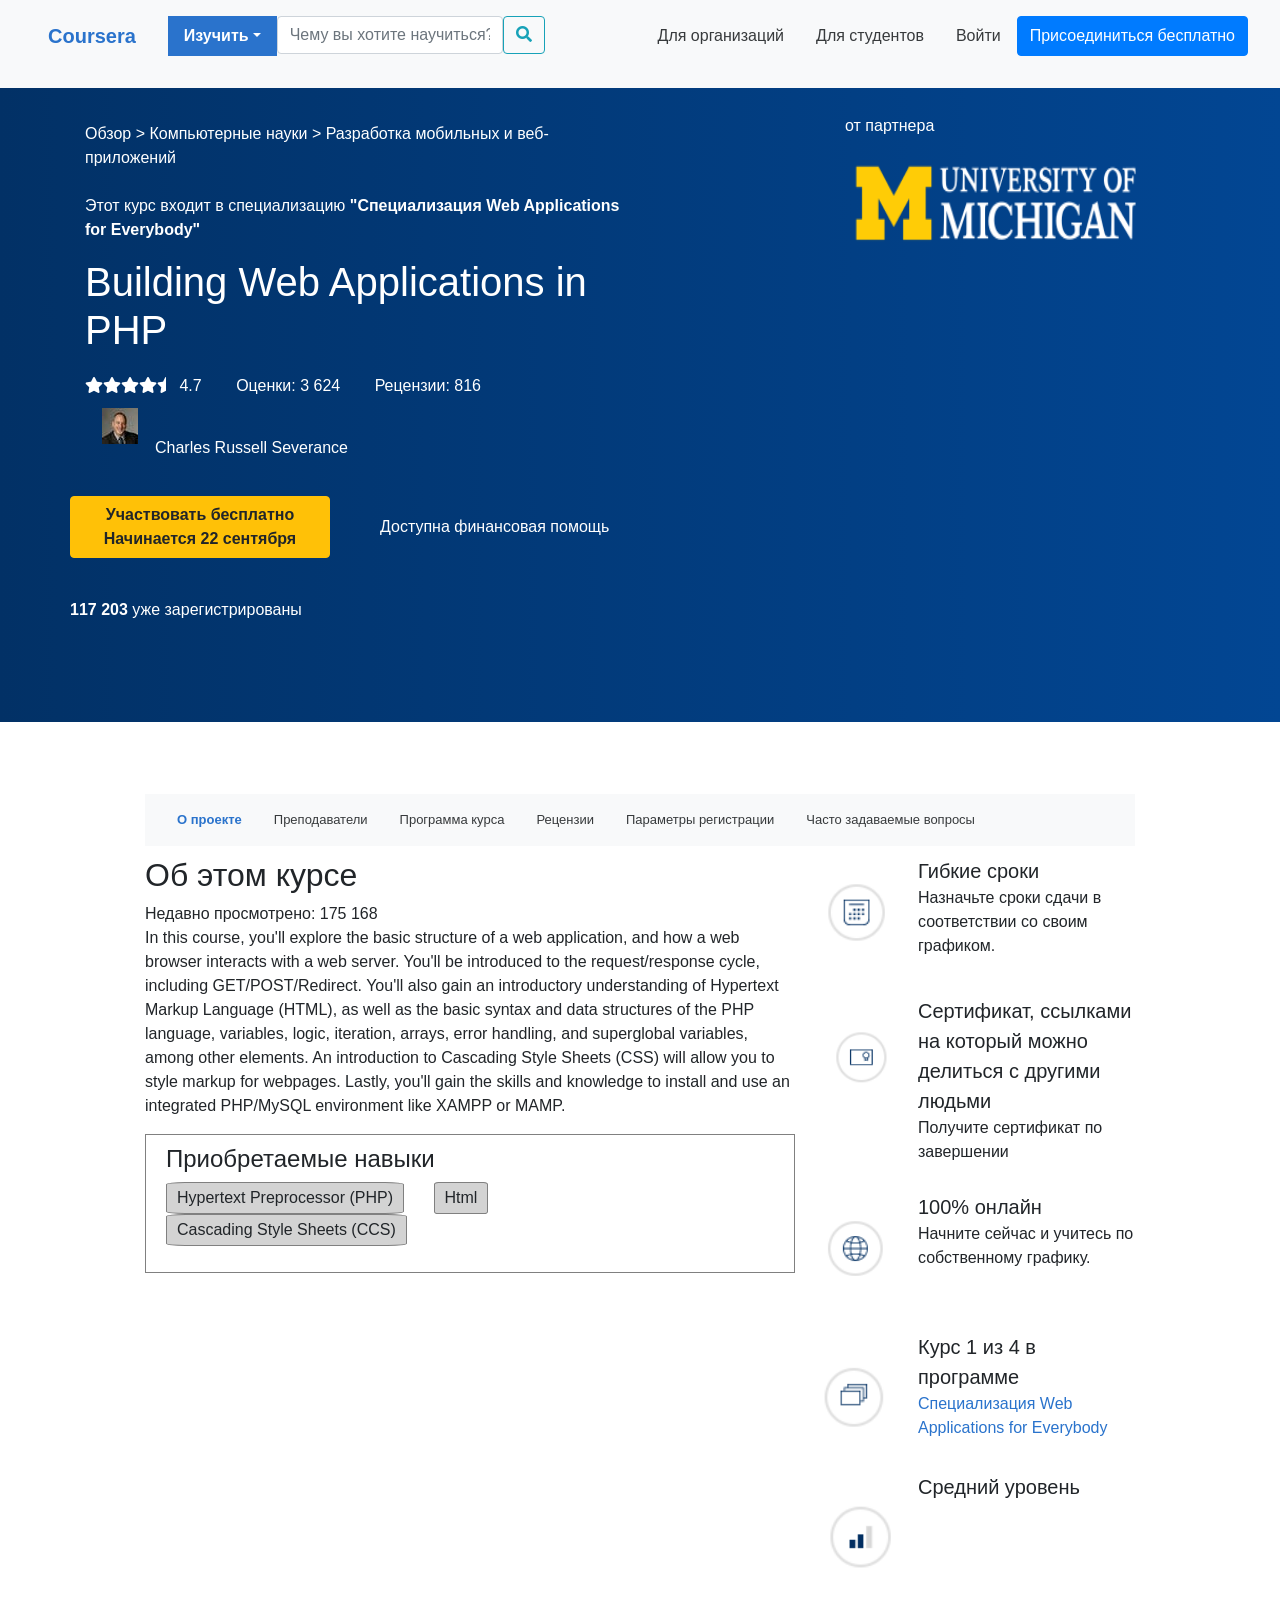
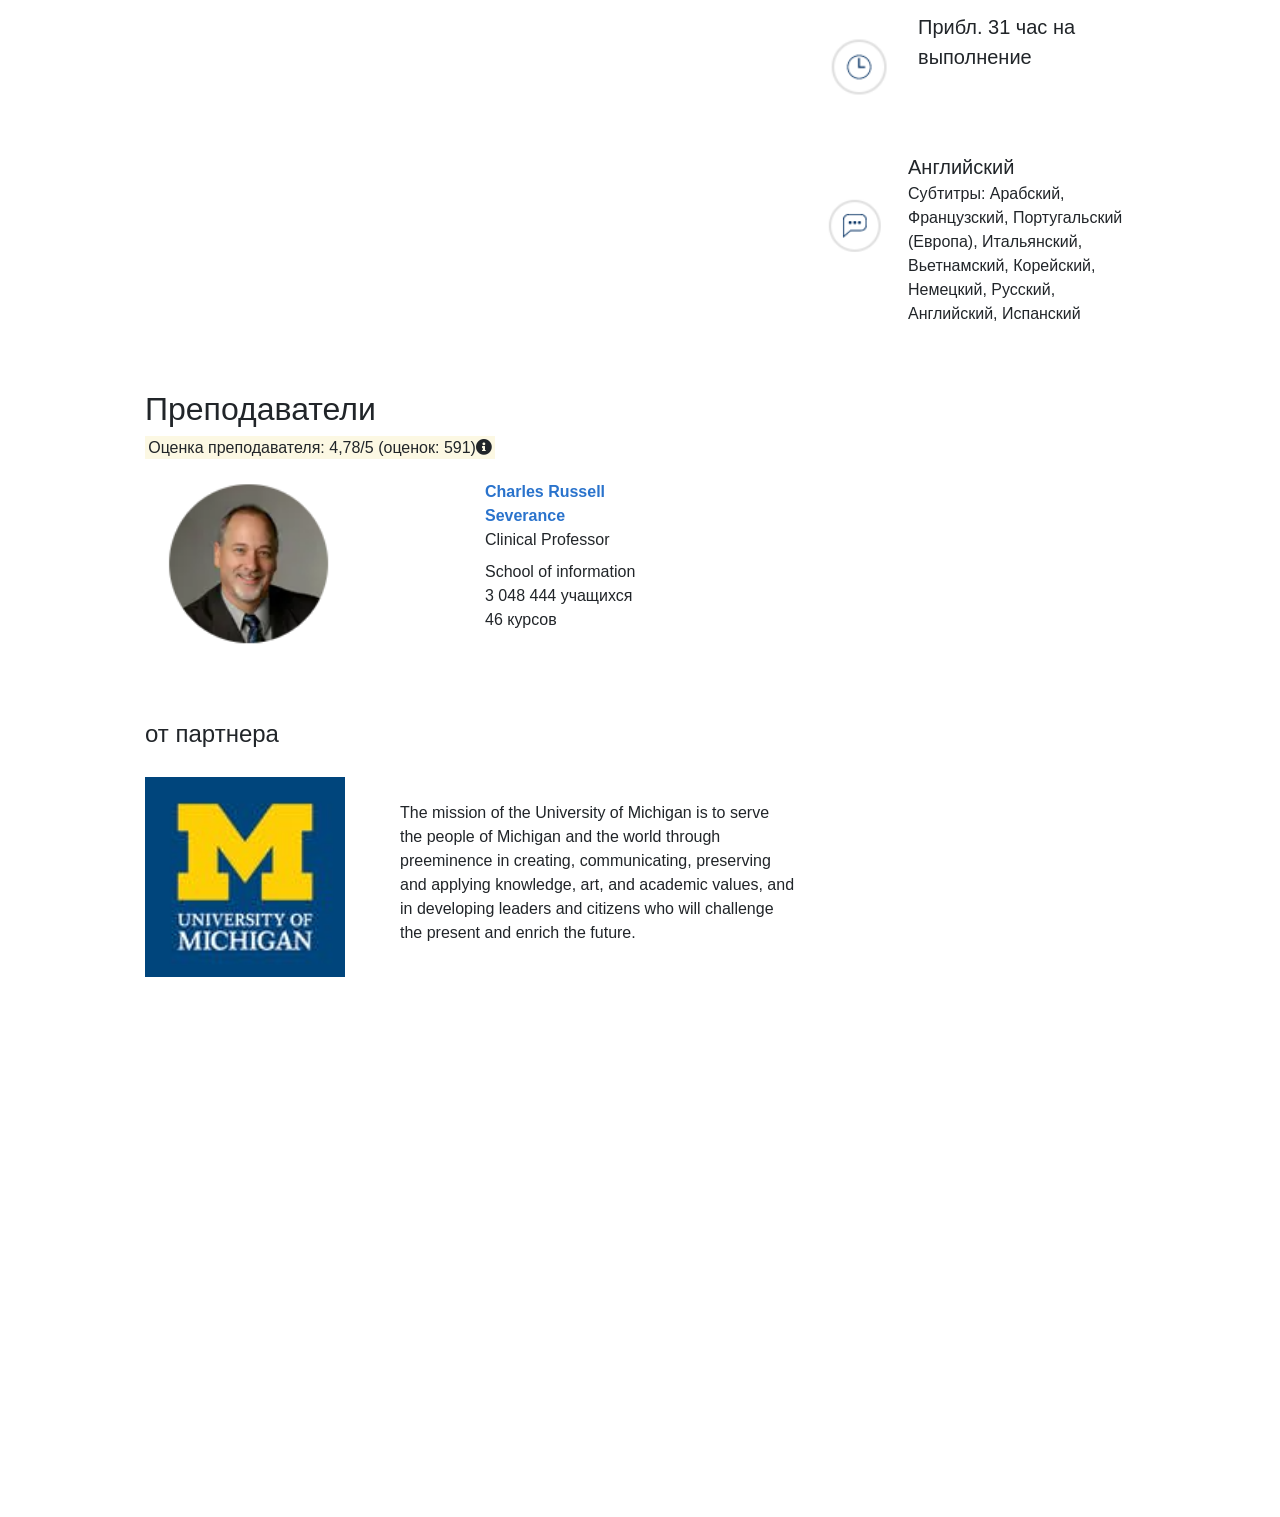
==== index.html @ a70bf910 "Add files via upload" ====
<!doctype html>
<html lang="en">
<head>
    <!-- Required meta tags -->
    <meta charset="utf-8">
    <meta name="viewport" content="width=device-width, initial-scale=1, shrink-to-fit=no">
    <link rel="stylesheet" href="https://use.fontawesome.com/releases/v5.7.1/css/all.css">

    <!-- Bootstrap CSS -->
    <link rel="stylesheet" href="https://maxcdn.bootstrapcdn.com/bootstrap/4.0.0/css/bootstrap.min.css" integrity="sha384-Gn5384xqQ1aoWXA+058RXPxPg6fy4IWvTNh0E263XmFcJlSAwiGgFAW/dAiS6JXm" crossorigin="anonymous">

    <title>Building Web Applications in PHP | Coursera</title>
    <link rel="stylesheet"href="style.css">
</head>
<body>
    <!--<nav class = "navbar navbar-expand-lg navbar-light fixed-top justify-content-around">
        <a class = "navbar-brand" href = "#" >
            <img src = "images/cat.gif"  class = "d-inline-block menugif" width = "70" height = "70">
        </a>
    </nav>-->
    <nav class="navbar navbar-expand-lg navbar-light bg-light fixed-top">
        <button class="navbar-toggler" type="button" data-toggle="collapse" data-target="#navbarNavDropdown" aria-controls="navbarNavDropdown" aria-expanded="false" aria-label="Toggle navigation">
            <span class="navbar-toggler-icon"></span>
        </button>
        <a class="d-md-none nav-link navbar-brand nav-item active logo" href="#">Coursera</a>
        <button class = "d-md-none" type="button" data-toggle="collapse" data-target="#navbarSearch" aria-controls="navbarSearch" aria-expanded="false" aria-label="Toggle navigation"><i class="fa fa-search" aria-hidden="true"></i></button>
        

        <div class="collapse navbar-collapse navbar justify-content-between" id="navbarNavDropdown">
            <ul class = "d-flex">
                <li class="nav-item active">
                    <a class="nav-link navbar-brand" href="#">Coursera</a>
                </li>
                <li class="nav-item dropdown">
                    <a class="nav-link dropdown-toggle" href="#" id="navbarDropdownMenuLink" data-toggle="dropdown" aria-haspopup="true" aria-expanded="false">Изучить</a>
                    <div class="dropdown-menu" aria-labelledby="navbarDropdownMenuLink ">
                        <p class = "text-left dropdown-item">Цели</p>
                        <a class="dropdown-item" href="#">Пройти бесплатный курс</a>
                        <a class="dropdown-item" href="#">Получите диплом</a>
                        <a class="dropdown-item" href="#">Получите сертификат</a>
                        <a class="dropdown-item" href="#">Начните карьеру или продвиньтесь по карьерной лестнице</a> 
                        <p class = "text-left dropdown-item">Темы</p>
                        <a class="dropdown-item" href="#">Наука о данных</a>
                        <a class="dropdown-item" href="#">Бизнес</a>
                        <a class="dropdown-item" href="#">Компьютерные науки</a>
                        <a class="dropdown-item" href="#">Информационные технологии</a> 
                        <a class="dropdown-item" href="#">Изучение языков</a>
                        <a class="dropdown-item" href="#">Здоровье</a>
                        <a class="dropdown-item" href = "#"><span style = "border:1px solid #2a73cc; padding:3px 5px; color:#2a73cc;">Посмотреть все предметы</span></a>
                    </div>
                </li>
                <li class="nav-item" id = "navbarSearch">
                    <form class="form-inline ">
                        <input class="form-control" type="text" placeholder="Чему вы хотите научиться?">
                        <button class="btn btn-outline-info" type="submit"><i class="fa fa-search" aria-hidden="true"></i></button>
                    </form>
                </li>
            </ul>
                 <ul class="d-flex">
                         <li class="nav-item">
                            <a class="nav-link" href="#">Для организаций</a>
                         </li>
                         <li class="nav-item">
                            <a class="nav-link" href="#">Для студентов</a>
                         </li>
                         <li class="nav-item" id = "entry">
                            <a class="nav-link" href="#">Войти</a>
                         </li>
                         <button type="button" class="btn btn-primary">Присоединиться бесплатно</button>
                    </ul>
            
        </div>

    </nav>





<!--Jumbotron-->
    <div class="jumbotron jumbotron-fluid">
      <div class="container">
        <div class="row justify-content-between">
            <div class="col-md-6">
                <p class="py-2"> <a href="#">Обзор</a> >  <a href="#">Компьютерные науки</a> > <a href="#">Разработка мобильных и веб-приложений</a> </p>
                <p>Этот курс входит в специализацию <a href = "#" style = "font-weight: bold;">"Специализация Web Applications for Everybody"</a></p>
                <h1>Building Web Applications in PHP</h1>
                <div class="marks">
                    <span><i class="fa fa-star" aria-hidden="true"></i><i class="fa fa-star" aria-hidden="true"></i><i class="fa fa-star" aria-hidden="true"></i><i class="fa fa-star" aria-hidden="true"></i><i class="fa fa-star-half" aria-hidden="true"></i>    4.7</span>
                    <span>Оценки: 3 624</span>
                    <span>Рецензии: 816</span>
                </div>
                <p><a class="d-inline-block teacher" href="#">Charles Russell Severance</a><p>
            </div>
             <div class="col-md-4">
                 <p>от партнера</p>
                 <img src="img/umich.png" width="300"height="100">
             </div>
        </div>
        <div class="row justify-content-start">
                    
                        <button type="button" class="btn btn-warning ">Участвовать бесплатно <br>Начинается 22 сентября</button>
                        <a href="#" class = "align-self-center">Доступна финансовая помощь</a>
                    
        </div>
        <div class="row">
            <p style = "margin-top:20px"><span style = "font-weight: bold;">117 203</span> уже зарегистрированы</p>
        </div>
      </div>
    </div>

<!--About--> 
    <div class = "content">
        <div class = "about-course">
            <div class = "container-fluid">
                <div class="row"></div>
                        <nav class="navbar sticky-top navbar-light bg-light col justify-content-start">
                        <li class="nav-item">
                            <a class="nav-link active" href="#">О проекте</a>
                        </li>
                        <li class="nav-item">
                                <a class="nav-link" href="#">Преподаватели</a>
                        </li>
                        <li class="nav-item">
                                <a class="nav-link" href="#">Программа курса</a>
                        </li>
                        <li class="nav-item">
                                <a class="nav-link" href="#">Рецензии</a>
                        </li>
                        <li class="nav-item">
                                <a class="nav-link" href="#">Параметры регистрации</a>
                        </li>
                        <li class="nav-item">
                                <a class="nav-link" href="#">Часто задаваемые вопросы</a>
                        </li>
                        </nav>
            
                        
                <div class = "row justify-content-between" >
                    <div class = "col-md-8">
                        <h2>Об этом курсе</h2>
                        <span>Недавно просмотрено: 175 168</span>
                        <p>In this course, you'll explore the basic structure of a web application, and how a web browser interacts with a web server. You'll be introduced to the request/response cycle, including GET/POST/Redirect. You'll also gain an introductory understanding of Hypertext Markup Language (HTML), as well as the basic syntax and data structures of the PHP language, variables, logic, iteration, arrays, error handling, and superglobal variables, among other elements. An introduction to Cascading Style Sheets (CSS) will allow you to style markup for webpages. Lastly, you'll gain the skills and knowledge to install and use an integrated PHP/MySQL environment like XAMPP or MAMP.</p>
                        <div class="skills">
                            <h4>Приобретаемые навыки</h4>
                            <ul >
                                <li>Hypertext Preprocessor (PHP)</li>
                                <li>Html</li>
                                <li>Cascading Style Sheets (CCS)</li>
                            </ul>
                        </div>
                        
                    </div>
                    <div class = "col-md-4 advantages d-flex">
                        
                            <dl>
                                <div class = "a row">
                                    <div class="col">
                                         <dt >Гибкие сроки</dt>
                                    <dd >Назначьте сроки сдачи в соответствии со своим графиком.</dd>
                                    </div>
                                   
                                </div>
                                <div class = "b row">
                                    <div class="col">
                                        <dt >Сертификат, ссылками на который можно делиться с другими людьми</dt>
                                        <dd>Получите сертификат по завершении</dd>
                                    </div>
                                    
                                </div>
                                <div class = "c row">
                                    <div class="col">
                                        <dt>100% онлайн</dt>
                                        <dd>Начните сейчас и учитесь по собственному графику.</dd>
                                    </div>
                                    
                                </div>
                                <div class = "d row">
                                    <div class="col">
                                        <dt>Курс 1 из 4 в программе</dt>
                                         <dd><a href="#"style = "color:#2a73cc;">Специализация Web Applications for Everybody</a></dd>
                                    </div>
                                    
                                </div>
                                <div class = "e row">
                                    <div class="col">
                                        <dt>Средний уровень</dt>
                                        <dd></dd>
                                    </div>
                                    
                                </div>
                                <div class = "f row">
                                    <div class="col">
                                        <dt >Прибл. 31 час на выполнение</dt>
                                        <dd></dd>
                                    </div>
                                    
                                </div>
                                <div class = "g row">
                                    <div class="col">
                                        <dt>Английский</dt>
                                         <dd >Субтитры: Арабский, Французский, Португальский (Европа), Итальянский, Вьетнамский, Корейский, Немецкий, Русский, Английский, Испанский</dd>
                                    </div>
                                    
                                </div>
                                
                            </dl>
                        
                    </div>
                    
                </div>

                <div class = "row teachers">
                        <div class="container">
                            <div class="row">
                                <div class="col-md-12">
                                    <h2>Преподаватели</h2>
                                    <span class="mark">Оценка преподавателя: 4,78/5 (оценок: 591)<i class="fa fa-info-circle" aria-hidden="true"></i></span>
                                </div>
                            </div>
                            <div class="row justify-content-start">
                                <div class="col-md-4">
                                    <img src="img/Снимок экрана (307).png" width = "200" height = "200">
                                </div>
                                <div class = "col-md-4">
                                    <dl class = "teach">
                                        <dt><a href="#" style = "color:#2a73cc">Charles Russell Severance</a></dt>
                                        <dd>Clinical Professor</dd>
                                        <span>School of information</span>
                                        <span>3 048 444 учащихся</span>
                                        <span>46 курсов</span>
                                    </dl>
                                </div>
                            </div>
                        </div>
                </div>
                
                    <div class = "partners">
                        <div class = "row"><h4 class = "col-md-12">от партнера</h4></div>
                        <div class="row justify-content-start">
                                <div class="col-md-3">
                                    <img src="img/New-Block-M-Stacked-Blue-295C_600x600.jpg" width = "200" height = "200">
                                </div>
                                <div class = "col-md-5">
                                    <dl>
                                        <dt><a href="#">Мичиганский университет</a></dt>
                                        <dd>The mission of the University of Michigan is to serve the people of Michigan and the world through preeminence in creating, communicating, preserving and applying knowledge, art, and academic values, and in developing leaders and citizens who will challenge the present and enrich the future.</dd>
                                    </dl>
                                </div>
                                <div class = "col-md-4"></div>
                            </div>
                    </div>
            </div>
        </div>


    </div>
 
<!-- Optional JavaScript -->
<!-- jQuery first, then Popper.js, then Bootstrap JS -->
<script src="https://code.jquery.com/jquery-3.2.1.slim.min.js" integrity="sha384-KJ3o2DKtIkvYIK3UENzmM7KCkRr/rE9/Qpg6aAZGJwFDMVNA/GpGFF93hXpG5KkN" crossorigin="anonymous"></script>
<script src="https://cdnjs.cloudflare.com/ajax/libs/popper.js/1.12.9/umd/popper.min.js" integrity="sha384-ApNbgh9B+Y1QKtv3Rn7W3mgPxhU9K/ScQsAP7hUibX39j7fakFPskvXusvfa0b4Q" crossorigin="anonymous"></script>
<script src="https://maxcdn.bootstrapcdn.com/bootstrap/4.0.0/js/bootstrap.min.js" integrity="sha384-JZR6Spejh4U02d8jOt6vLEHfe/JQGiRRSQQxSfFWpi1MquVdAyjUar5+76PVCmYl" crossorigin="anonymous"></script>


</body>
</html>
---- style.css ----
*{
	padding: 0;
	margin: 0;
}

body{
	padding-bottom: 500px;
	
	
	
}
.row .btn-warning{
	margin-right: 50px;
}
.sticky-top .nav-item{
	font-size: 13px;
}

.content{
	padding: 20px 130px;
}

.advantages dt{
	font-size: 20px;
	font-weight: bold;
}
li {
    list-style-type: none; /* Убираем маркеры */
}
ul {
    margin-left: 0; /* Отступ слева в браузере IE и Opera */
    padding-left: 0; /* Отступ слева в браузере Firefox, Safari, Chrome */
}
.sticky-top{
	top: 5em;
	margin-bottom: 10px;
}
.jumbotron{
	background: linear-gradient(to right, #023166, #024693);
	margin-top: 50px;
	color: #fff;
}
.jumbotron .marks{
	margin-top: 20px;
}
.marks span{
	margin-right: 30px;
}
.teacher:before{
	content:"";
	border-radius:50%;
    background:url("img/Charles-Severance.jpeg") 50% 50% no-repeat;
    display:inline-block;
    width:70px;
    height:55px;
}
.skills{
	border: 1px solid grey;
	padding: 10px 20px;
}
.skills li{
	display:inline-block;
	margin-right: 25px;
	border: 1px solid grey;
	border-radius:8% 8%;
	padding: 3px 10px;
	background-color: lightgrey;
}
.logo{
	background-image:url("https://cdn.cookielaw.org/logos/3e5657ed-0ab7-410b-95c6-ac68153c5668/e23dfd2b-ce77-4ebc-baef-6fd5e6a962fa/logo_blue_rgb.png");
    background-position: left;
}
.y{
background-color: yellow;
}
.r{
background-color: pink;
}
/*.container, .row{
	border: 1px solid black;
}*/
dl.teach{
	width: 160px;
}

.btn-warning{
	width: 260px;
	display: inline-block;
}
.nav-link.active{
	color: #2a73cc;
	font-weight: bold;
}
.nav-link{
	color: #373a3c;
}
.navbar-nav {
	width: 100%;
}
.hidden{
	display: none
}
.nav-item.dropdown{
	background-color: #2a73cc;
	font-weight: bold;
}
.navbar-brand{
	color: #2a73cc!important;
	font-weight: 900;
}
.btn-warning{
	font-weight: bold;
}
.nav-item.dropdown #navbarDropdownMenuLink{
	color: #fff;
}

nav.navbar .dropdown:hover > .dropdown-menu {
 display: block; 
} 
.dropdown-menu p{
	font-weight: bold;
}
.sub{
	display: block;
	width: 100%;
}
a{
	color: #fff;
}
a:hover{
	color: #fff;
}
nav a:hover{
	color: grey;
}
@media(max-width: 500px){
	#navbarSearch{
		display: none;
	}
}
.ad{
	display: block;
}
.advantages dt{
    font-weight:500;
}
.advantages .a::before{
    content:"";
    float: left;
    background:url("img/a.png") 50% 0% no-repeat;
    display:block;
    width:90px;
    height:120px;
    background-size: 90%;
    margin-left: 3px;
}
.advantages .b::before{
    content:"";
    float: left;
    background:url("img/b.png") 50% 50% no-repeat;
    display:block;
    width:90px;
    height:120px;
    background-size: 90%;
    margin-left: 3px;
}
.advantages .c::before{
    content:"";
    float: left;
    background:url("img/c.png") 50% 50% no-repeat;
    display:block;
    width:90px;
    height:120px;
    background-size: 90%;
    margin-left: 3px;
}
.advantages .d::before{
    content:"";
    float: left;
    background:url("img/d.png") 50% 50% no-repeat;
    display:block;
    width:90px;
    height:120px;
    background-size: 90%;
    margin-left: 3px;
}
.advantages .e::before{
    content:"";
    float: left;
    background:url("img/e.png") 50% 50% no-repeat;
    display:block;
    width:90px;
    height:120px;
    background-size: 90%;
    margin-left: 3px;
}
.advantages .f::before{
    content:"";
    float: left;
    background:url("img/f.png") 50% 50% no-repeat;
    display:block;
    width:90px;
    height:120px;
    background-size: 90%;
    margin-left: 3px;
}
.advantages .g::before{
    content:"";
    float: left;
    background:url("img/g.png") 50% 50% no-repeat;
    display:block;
    width:80px;
    height:150px;
    background-size: 90%;
    margin-left: 3px;
}

.row{
	margin-bottom: 20px;
}
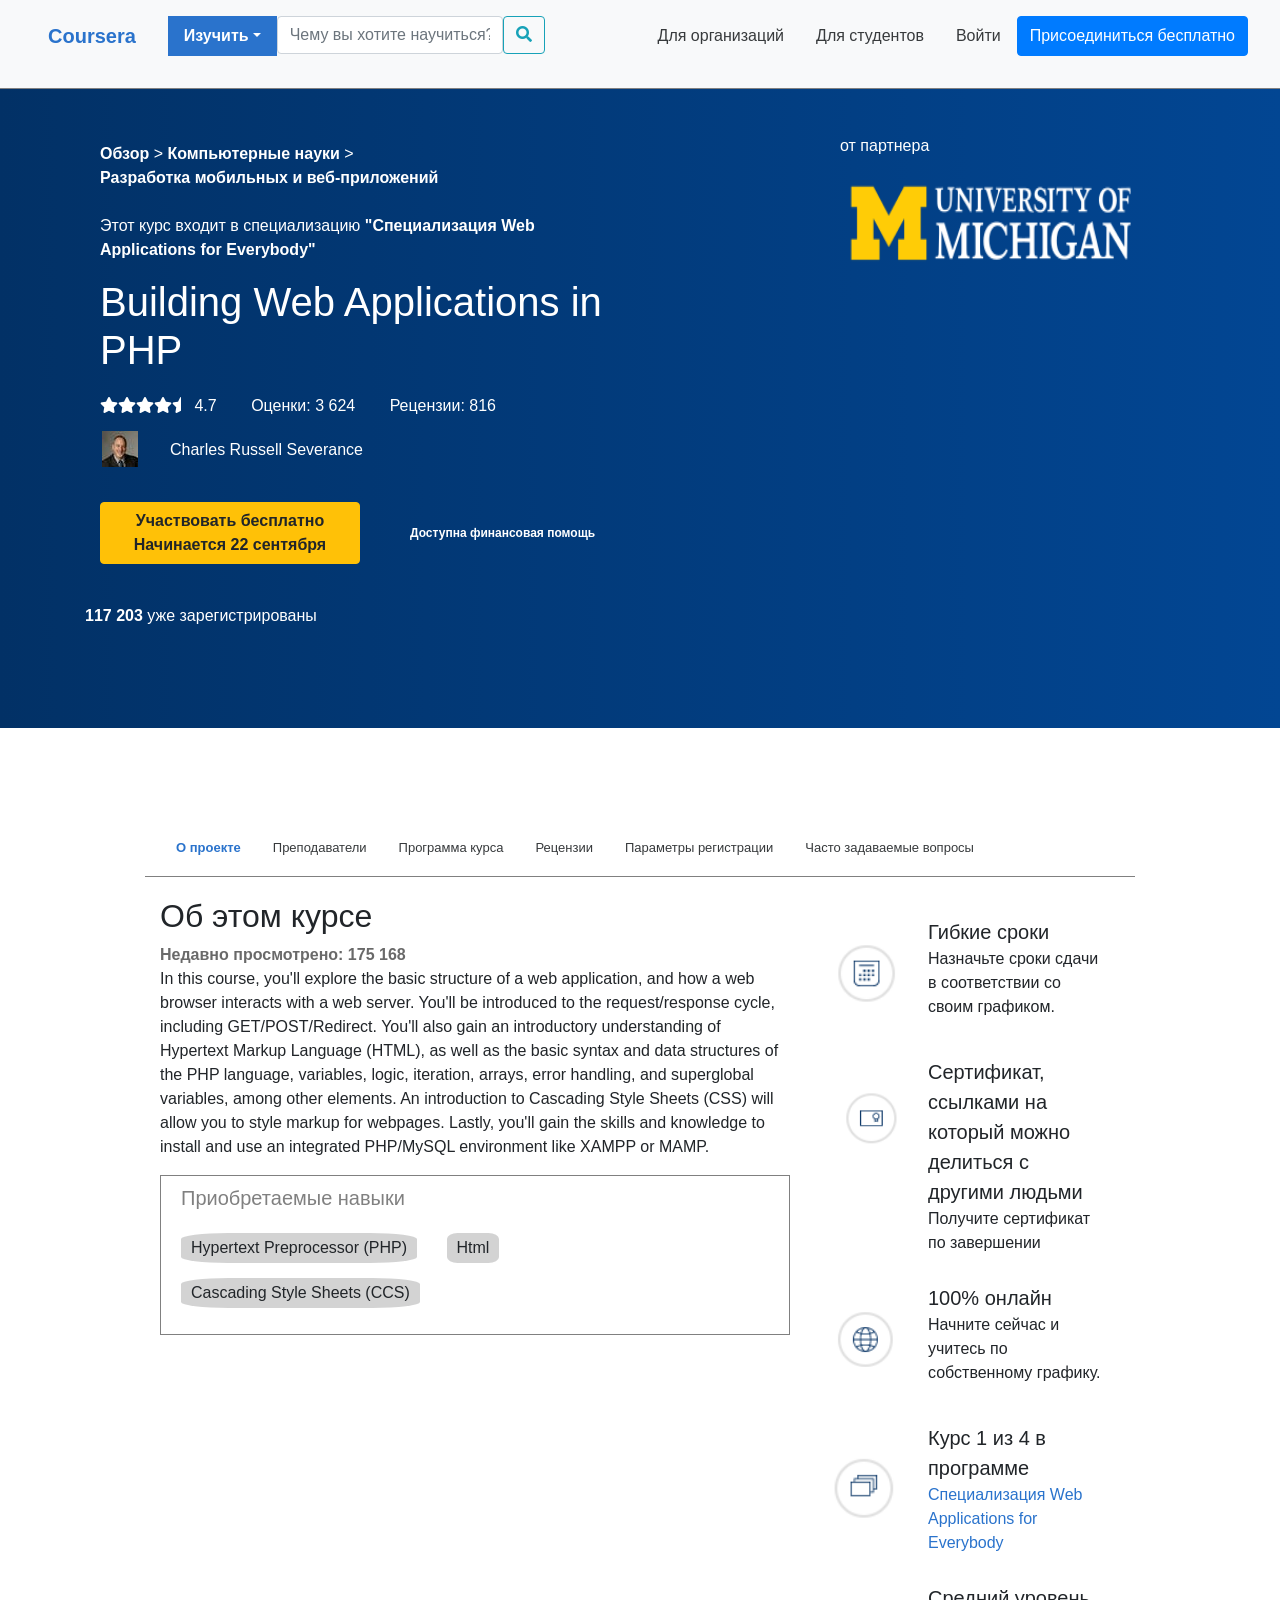
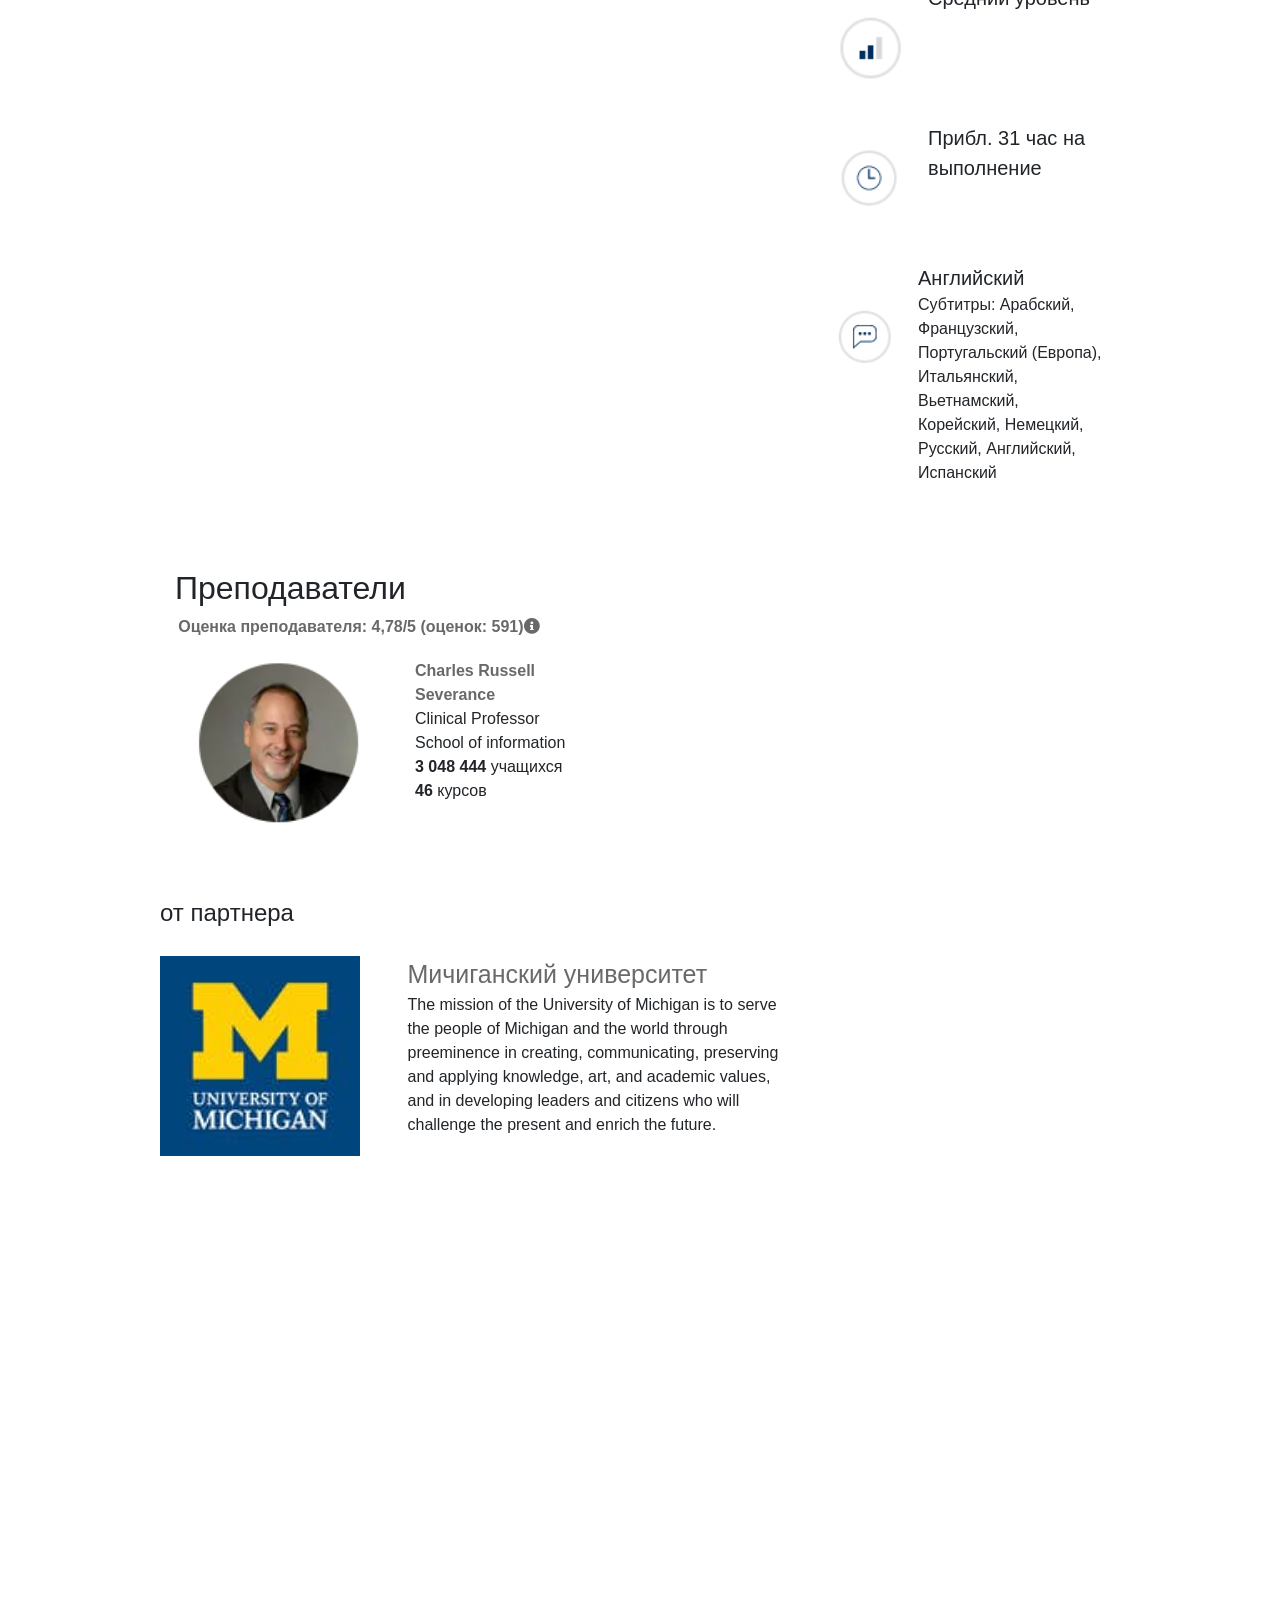
==== commit 37aa59ae: "Add files via upload" ====
--- a/index.html
+++ b/index.html
@@ -85,12 +85,12 @@
                 <p class="py-2"> <a href="#">Обзор</a> >  <a href="#">Компьютерные науки</a> > <a href="#">Разработка мобильных и веб-приложений</a> </p>
                 <p>Этот курс входит в специализацию <a href = "#" style = "font-weight: bold;">"Специализация Web Applications for Everybody"</a></p>
                 <h1>Building Web Applications in PHP</h1>
-                <div class="marks">
+                <div class="marks"><a href = "#" style = "text-decoration: none;">
                     <span><i class="fa fa-star" aria-hidden="true"></i><i class="fa fa-star" aria-hidden="true"></i><i class="fa fa-star" aria-hidden="true"></i><i class="fa fa-star" aria-hidden="true"></i><i class="fa fa-star-half" aria-hidden="true"></i>    4.7</span>
                     <span>Оценки: 3 624</span>
-                    <span>Рецензии: 816</span>
+                    <span>Рецензии: 816</span></a>
                 </div>
-                <p><a class="d-inline-block teacher" href="#">Charles Russell Severance</a><p>
+                <div class = "teach"><a class="d-inline-block teacher" href="#">Charles Russell Severance</a></div>
             </div>
              <div class="col-md-4">
                  <p>от партнера</p>
@@ -100,7 +100,7 @@
         <div class="row justify-content-start">
                     
                         <button type="button" class="btn btn-warning ">Участвовать бесплатно <br>Начинается 22 сентября</button>
-                        <a href="#" class = "align-self-center">Доступна финансовая помощь</a>
+                        <a href="#" class = "align-self-center" style = "font-size:12px; font-weight:bold">Доступна финансовая помощь</a>
                     
         </div>
         <div class="row">
@@ -114,7 +114,7 @@
         <div class = "about-course">
             <div class = "container-fluid">
                 <div class="row"></div>
-                        <nav class="navbar sticky-top navbar-light bg-light col justify-content-start">
+                        <nav class="navbar sticky-top navbar-light col justify-content-start">
                         <li class="nav-item">
                             <a class="nav-link active" href="#">О проекте</a>
                         </li>
@@ -135,14 +135,13 @@
                         </li>
                         </nav>
             
-                        
                 <div class = "row justify-content-between" >
                     <div class = "col-md-8">
                         <h2>Об этом курсе</h2>
-                        <span>Недавно просмотрено: 175 168</span>
+                        <span style = "font-weight:bold; color:Dimgrey;">Недавно просмотрено: 175 168</span>
                         <p>In this course, you'll explore the basic structure of a web application, and how a web browser interacts with a web server. You'll be introduced to the request/response cycle, including GET/POST/Redirect. You'll also gain an introductory understanding of Hypertext Markup Language (HTML), as well as the basic syntax and data structures of the PHP language, variables, logic, iteration, arrays, error handling, and superglobal variables, among other elements. An introduction to Cascading Style Sheets (CSS) will allow you to style markup for webpages. Lastly, you'll gain the skills and knowledge to install and use an integrated PHP/MySQL environment like XAMPP or MAMP.</p>
                         <div class="skills">
-                            <h4>Приобретаемые навыки</h4>
+                            <h5 style = "color:grey">Приобретаемые навыки</h5>
                             <ul >
                                 <li>Hypertext Preprocessor (PHP)</li>
                                 <li>Html</li>
@@ -219,18 +218,19 @@
                                 </div>
                             </div>
                             <div class="row justify-content-start">
-                                <div class="col-md-4">
+                                <div class="col-md-3">
                                     <img src="img/Снимок экрана (307).png" width = "200" height = "200">
                                 </div>
                                 <div class = "col-md-4">
                                     <dl class = "teach">
-                                        <dt><a href="#" style = "color:#2a73cc">Charles Russell Severance</a></dt>
-                                        <dd>Clinical Professor</dd>
-                                        <span>School of information</span>
-                                        <span>3 048 444 учащихся</span>
-                                        <span>46 курсов</span>
+                                        <dt><a href="#"class = "no">Charles Russell Severance</a></dt>
+                                        <p>Clinical Professor</p>
+                                        <p>School of information</p>
+                                        <p><span style = "font-weight:bold">3 048 444</span> учащихся</p>
+                                        <p><span style = "font-weight:bold">46</span> курсов</p>
                                     </dl>
                                 </div>
+                                <div class="col-md-5"></div>
                             </div>
                         </div>
                 </div>
@@ -243,7 +243,7 @@
                                 </div>
                                 <div class = "col-md-5">
                                     <dl>
-                                        <dt><a href="#">Мичиганский университет</a></dt>
+                                        <dt><a href="#" style = "color:dimgray; font-size:25px; font-weight:normal;">Мичиганский университет</a></dt>
                                         <dd>The mission of the University of Michigan is to serve the people of Michigan and the world through preeminence in creating, communicating, preserving and applying knowledge, art, and academic values, and in developing leaders and citizens who will challenge the present and enrich the future.</dd>
                                     </dl>
                                 </div>
--- a/style.css
+++ b/style.css
@@ -33,6 +33,7 @@
 }
 .sticky-top{
 	top: 5em;
+	padding: 10px 15px;
 	margin-bottom: 10px;
 }
 .jumbotron{
@@ -40,19 +41,49 @@
 	margin-top: 50px;
 	color: #fff;
 }
+.jumbotron .py-2{
+	width: 340px;
+}
+.jumbotron .py-2 a{
+	font-weight: bold;
+}
 .jumbotron .marks{
 	margin-top: 20px;
 }
 .marks span{
 	margin-right: 30px;
+}
+.mark{
+	background: #fff;
+	font-weight: bold;
+	color: dimgray;
+}
+dl.teach{
+	width: 200px;
+}
+.teach p{
+	margin-bottom: 0;
+}
+.teach dt .no{
+	color: dimgray;
+}
+.teacher{
+	width: 300px;
+	margin: 20px 0;
+	position: relative;
+	left: 70px;
 }
 .teacher:before{
 	content:"";
 	border-radius:50%;
     background:url("img/Charles-Severance.jpeg") 50% 50% no-repeat;
     display:inline-block;
+    position: absolute;
+    left: -85px;
+   	margin-right: 10px;
     width:70px;
-    height:55px;
+    height:50px;
+    bottom:-50%;
 }
 .skills{
 	border: 1px solid grey;
@@ -61,8 +92,8 @@
 .skills li{
 	display:inline-block;
 	margin-right: 25px;
-	border: 1px solid grey;
-	border-radius:8% 8%;
+	margin-top: 15px;
+	border-radius:20% 20%;
 	padding: 3px 10px;
 	background-color: lightgrey;
 }
@@ -79,13 +110,11 @@
 /*.container, .row{
 	border: 1px solid black;
 }*/
-dl.teach{
-	width: 160px;
-}
 
 .btn-warning{
 	width: 260px;
 	display: inline-block;
+	margin-left: 15px;
 }
 .nav-link.active{
 	color: #2a73cc;
@@ -217,5 +246,9 @@
 }
 
 .row{
-	margin-bottom: 20px;
+	margin:20px 0;
+}
+.navbar-light{
+	background:#fff;
+	border-bottom: 1px solid grey;
 }
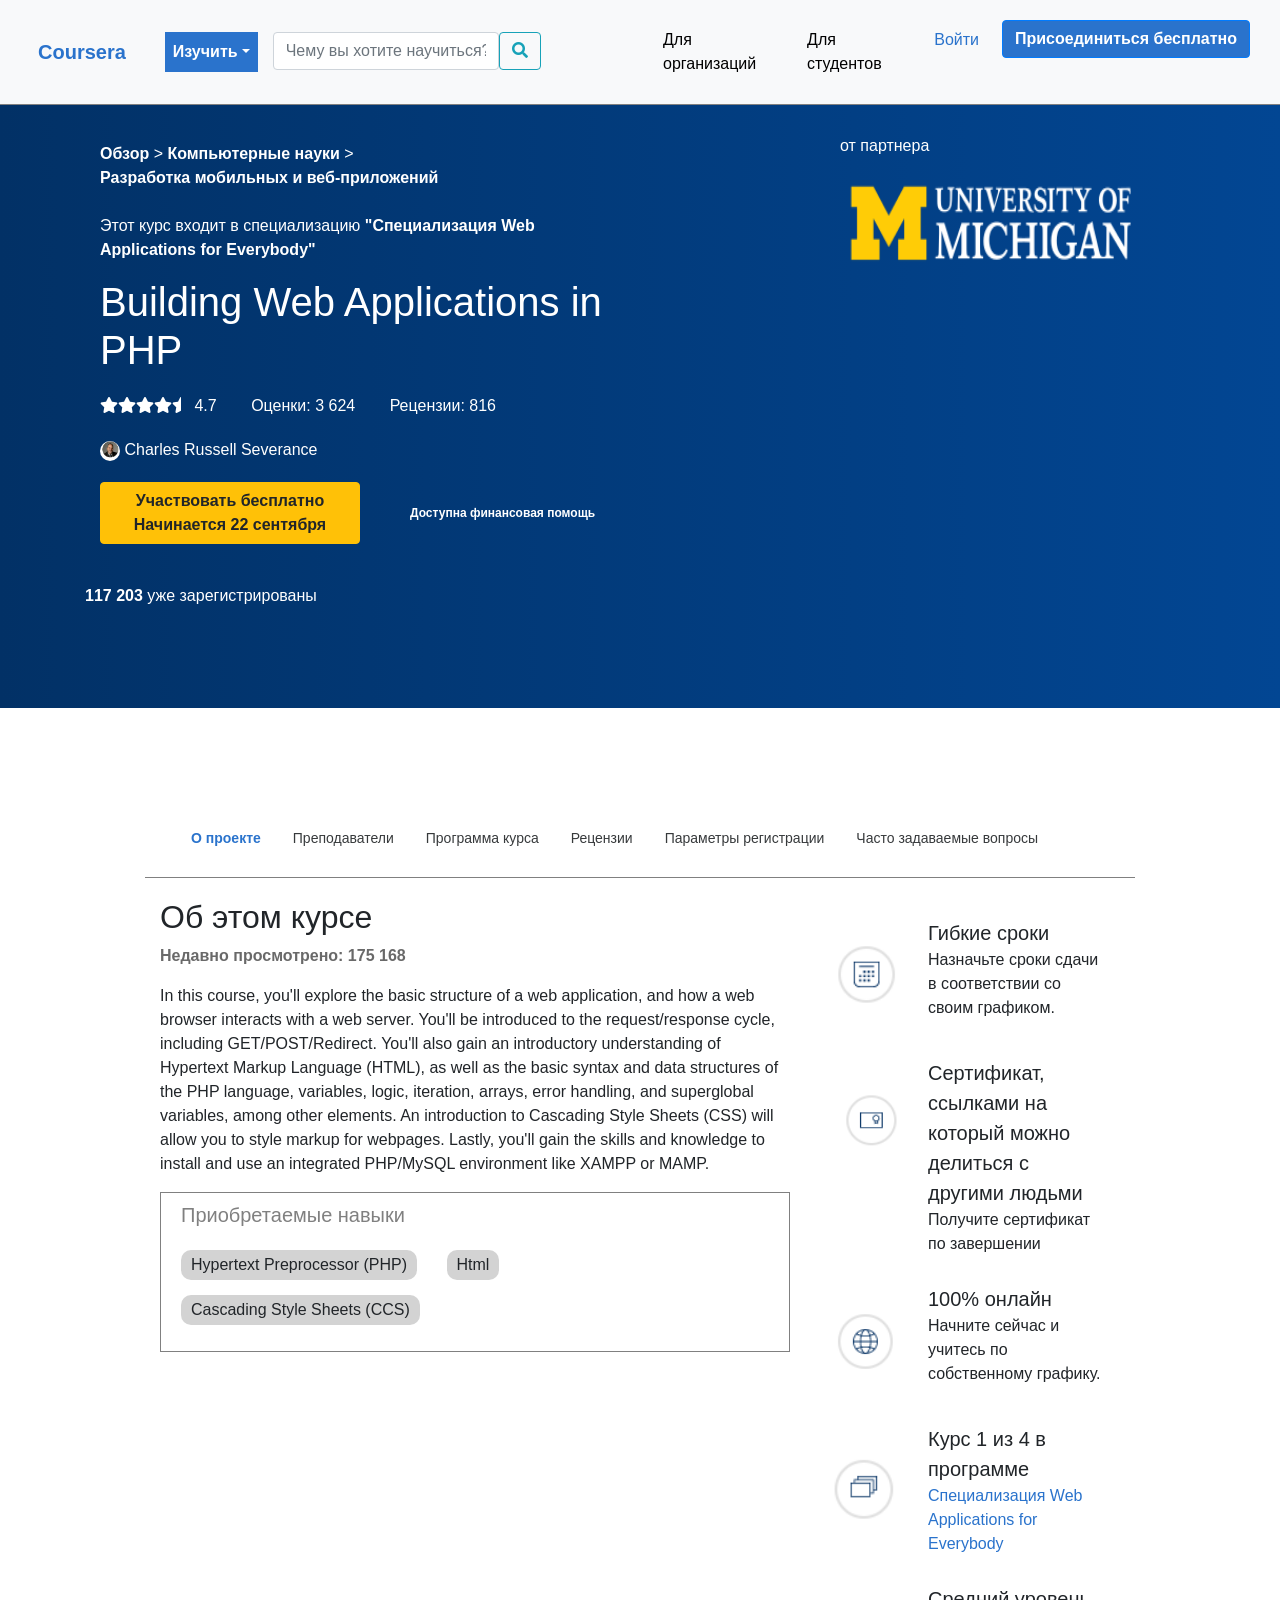
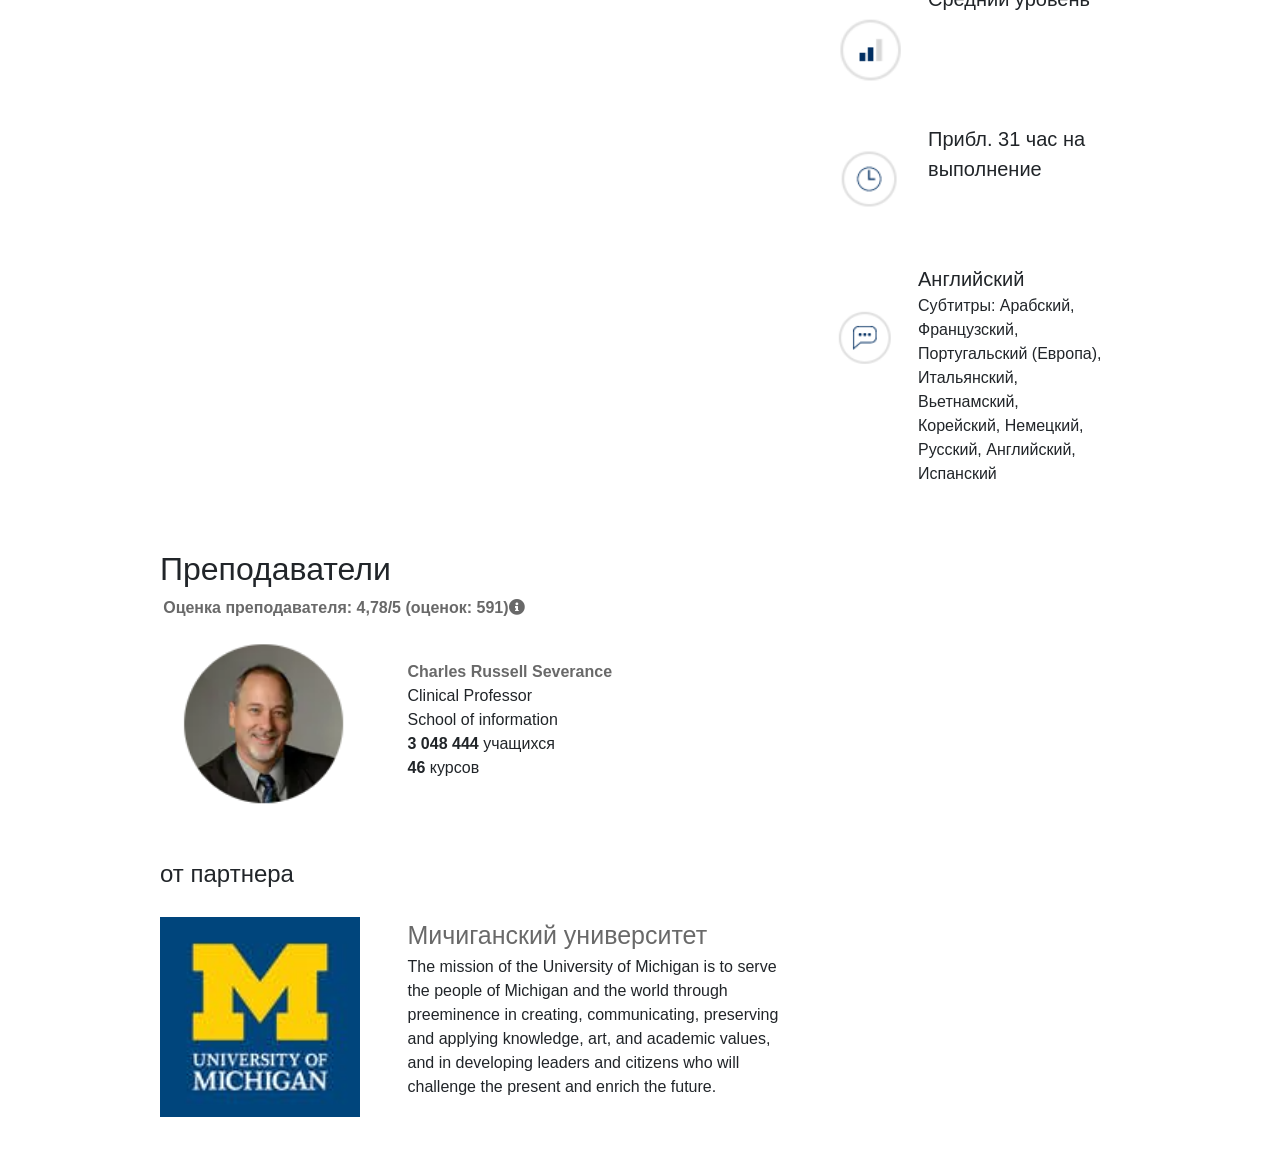
==== commit 27b3ab31: "Add files via upload" ====
--- a/index.html
+++ b/index.html
@@ -12,65 +12,62 @@
     <title>Building Web Applications in PHP | Coursera</title>
     <link rel="stylesheet"href="style.css">
 </head>
+
+
 <body>
-    <!--<nav class = "navbar navbar-expand-lg navbar-light fixed-top justify-content-around">
-        <a class = "navbar-brand" href = "#" >
-            <img src = "images/cat.gif"  class = "d-inline-block menugif" width = "70" height = "70">
-        </a>
-    </nav>-->
     <nav class="navbar navbar-expand-lg navbar-light bg-light fixed-top">
         <button class="navbar-toggler" type="button" data-toggle="collapse" data-target="#navbarNavDropdown" aria-controls="navbarNavDropdown" aria-expanded="false" aria-label="Toggle navigation">
-            <span class="navbar-toggler-icon"></span>
+          <span class="navbar-toggler-icon"></span>
         </button>
-        <a class="d-md-none nav-link navbar-brand nav-item active logo" href="#">Coursera</a>
-        <button class = "d-md-none" type="button" data-toggle="collapse" data-target="#navbarSearch" aria-controls="navbarSearch" aria-expanded="false" aria-label="Toggle navigation"><i class="fa fa-search" aria-hidden="true"></i></button>
-        
-
-        <div class="collapse navbar-collapse navbar justify-content-between" id="navbarNavDropdown">
-            <ul class = "d-flex">
-                <li class="nav-item active">
-                    <a class="nav-link navbar-brand" href="#">Coursera</a>
-                </li>
-                <li class="nav-item dropdown">
-                    <a class="nav-link dropdown-toggle" href="#" id="navbarDropdownMenuLink" data-toggle="dropdown" aria-haspopup="true" aria-expanded="false">Изучить</a>
-                    <div class="dropdown-menu" aria-labelledby="navbarDropdownMenuLink ">
-                        <p class = "text-left dropdown-item">Цели</p>
-                        <a class="dropdown-item" href="#">Пройти бесплатный курс</a>
-                        <a class="dropdown-item" href="#">Получите диплом</a>
-                        <a class="dropdown-item" href="#">Получите сертификат</a>
-                        <a class="dropdown-item" href="#">Начните карьеру или продвиньтесь по карьерной лестнице</a> 
-                        <p class = "text-left dropdown-item">Темы</p>
-                        <a class="dropdown-item" href="#">Наука о данных</a>
-                        <a class="dropdown-item" href="#">Бизнес</a>
-                        <a class="dropdown-item" href="#">Компьютерные науки</a>
-                        <a class="dropdown-item" href="#">Информационные технологии</a> 
-                        <a class="dropdown-item" href="#">Изучение языков</a>
-                        <a class="dropdown-item" href="#">Здоровье</a>
-                        <a class="dropdown-item" href = "#"><span style = "border:1px solid #2a73cc; padding:3px 5px; color:#2a73cc;">Посмотреть все предметы</span></a>
-                    </div>
-                </li>
-                <li class="nav-item" id = "navbarSearch">
+        <a class="nav-link navbar-brand d-md-none" href="#">Coursera</a>
+        <i class="fa fa-search d-md-none" aria-hidden="true"></i>
+
+        <div class="collapse navbar-collapse" id="navbarNavDropdown">
+          <ul class="navbar-nav part-left">
+            <li class="nav-item active">
+              <a class="nav-link navbar-brand" href="#">Coursera</a>
+            </li>
+            <li class="nav-item dropdown">
+              <a class="nav-link dropdown-toggle" href="#" id="navbarDropdownMenuLink" data-toggle="dropdown" aria-haspopup="true" aria-expanded="false">Изучить</a>
+              <div class="dropdown-menu" aria-labelledby="navbarDropdownMenuLink">
+                <p class = "text-left dropdown-item">цели</p>
+                <a class="dropdown-item" href="#">Пройти бесплатный курс</a>
+                <a class="dropdown-item" href="#">Получите диплом</a>
+                <a class="dropdown-item" href="#">Получите сертификат</a>
+                <a class="dropdown-item" href="#">Начните карьеру или продвиньтесь по карьерной лестнице</a>
+                <p class="dropdown-item text-left">темы</p>
+                <a class="dropdown-item" href="#">Наука о данных</a>
+                <a class="dropdown-item" href="#">Бизнес</a>
+                <a class="dropdown-item" href="#">Компьютерные науки</a>
+                <a class="dropdown-item" href="#">Информационные технологии</a>
+                <a class="dropdown-item" href="#">Изучение языков</a>
+                <a class="dropdown-item" href="#">здоровье</a>
+                <a class="dropdown-item" href="#">Личное развитие</a>
+                <a class="dropdown-item but" href = "#">Посмотреть все предметы</a>
+              </div>
+            </li>
+            <li class="nav-item" id = "navbarSearch">
                     <form class="form-inline ">
                         <input class="form-control" type="text" placeholder="Чему вы хотите научиться?">
                         <button class="btn btn-outline-info" type="submit"><i class="fa fa-search" aria-hidden="true"></i></button>
                     </form>
-                </li>
-            </ul>
-                 <ul class="d-flex">
-                         <li class="nav-item">
-                            <a class="nav-link" href="#">Для организаций</a>
-                         </li>
-                         <li class="nav-item">
-                            <a class="nav-link" href="#">Для студентов</a>
-                         </li>
-                         <li class="nav-item" id = "entry">
-                            <a class="nav-link" href="#">Войти</a>
-                         </li>
-                         <button type="button" class="btn btn-primary">Присоединиться бесплатно</button>
-                    </ul>
-            
-        </div>
-
+            </li>
+        </ul>
+        <ul class="navbar-nav justify-content-end">
+            <li class="nav-item">
+              <a class="nav-link" href="#">Для организаций</a>
+            </li>
+            <li class="nav-item">
+              <a class="nav-link" href="#">Для студентов</a>
+            </li>
+            <li class="nav-item">
+              <a class="nav-link" href="#" style = "color:#2a73cc!important;">Войти</a>
+            </li>
+            <li class="nav-item">
+              <button type="button" class="btn btn-primary">Присоединиться бесплатно</button>
+            </li>
+        </ul>
+        </div>
     </nav>
 
 
@@ -90,7 +87,10 @@
                     <span>Оценки: 3 624</span>
                     <span>Рецензии: 816</span></a>
                 </div>
-                <div class = "teach"><a class="d-inline-block teacher" href="#">Charles Russell Severance</a></div>
+                <div class = "teach">
+                    <img src="img/Снимок экрана (307).png" width = "20" height = "20" style = "border-radius: 50%;">
+                    <a class="d-inline-block teacher" href="#">Charles Russell Severance</a>
+                </div>
             </div>
              <div class="col-md-4">
                  <p>от партнера</p>
@@ -114,7 +114,7 @@
         <div class = "about-course">
             <div class = "container-fluid">
                 <div class="row"></div>
-                        <nav class="navbar sticky-top navbar-light col justify-content-start">
+                        <nav class="navbar sticky-top navbar-light col justify-content-start d-sm-none d-md-flex">
                         <li class="nav-item">
                             <a class="nav-link active" href="#">О проекте</a>
                         </li>
@@ -138,7 +138,7 @@
                 <div class = "row justify-content-between" >
                     <div class = "col-md-8">
                         <h2>Об этом курсе</h2>
-                        <span style = "font-weight:bold; color:Dimgrey;">Недавно просмотрено: 175 168</span>
+                        <p style = "font-weight:bold; color:Dimgrey;">Недавно просмотрено: 175 168</p>
                         <p>In this course, you'll explore the basic structure of a web application, and how a web browser interacts with a web server. You'll be introduced to the request/response cycle, including GET/POST/Redirect. You'll also gain an introductory understanding of Hypertext Markup Language (HTML), as well as the basic syntax and data structures of the PHP language, variables, logic, iteration, arrays, error handling, and superglobal variables, among other elements. An introduction to Cascading Style Sheets (CSS) will allow you to style markup for webpages. Lastly, you'll gain the skills and knowledge to install and use an integrated PHP/MySQL environment like XAMPP or MAMP.</p>
                         <div class="skills">
                             <h5 style = "color:grey">Приобретаемые навыки</h5>
@@ -209,15 +209,15 @@
                     
                 </div>
 
-                <div class = "row teachers">
-                        <div class="container">
+                <div class = "teachers">
+                        <!--<div class="container">-->
                             <div class="row">
-                                <div class="col-md-12">
+                                <div class="col">
                                     <h2>Преподаватели</h2>
                                     <span class="mark">Оценка преподавателя: 4,78/5 (оценок: 591)<i class="fa fa-info-circle" aria-hidden="true"></i></span>
                                 </div>
                             </div>
-                            <div class="row justify-content-start">
+                            <div class="row">
                                 <div class="col-md-3">
                                     <img src="img/Снимок экрана (307).png" width = "200" height = "200">
                                 </div>
@@ -232,7 +232,7 @@
                                 </div>
                                 <div class="col-md-5"></div>
                             </div>
-                        </div>
+                        <!--</div>-->
                 </div>
                 
                     <div class = "partners">
--- a/style.css
+++ b/style.css
@@ -3,17 +3,11 @@
 	margin: 0;
 }
 
-body{
-	padding-bottom: 500px;
-	
-	
-	
-}
 .row .btn-warning{
 	margin-right: 50px;
 }
 .sticky-top .nav-item{
-	font-size: 13px;
+	font-size: 14px;
 }
 
 .content{
@@ -32,9 +26,9 @@
     padding-left: 0; /* Отступ слева в браузере Firefox, Safari, Chrome */
 }
 .sticky-top{
-	top: 5em;
+	top: 4em;
 	padding: 10px 15px;
-	margin-bottom: 10px;
+	
 }
 .jumbotron{
 	background: linear-gradient(to right, #023166, #024693);
@@ -58,32 +52,14 @@
 	font-weight: bold;
 	color: dimgray;
 }
-dl.teach{
-	width: 200px;
+.teach{
+	margin-top: 20px;
 }
 .teach p{
 	margin-bottom: 0;
 }
 .teach dt .no{
 	color: dimgray;
-}
-.teacher{
-	width: 300px;
-	margin: 20px 0;
-	position: relative;
-	left: 70px;
-}
-.teacher:before{
-	content:"";
-	border-radius:50%;
-    background:url("img/Charles-Severance.jpeg") 50% 50% no-repeat;
-    display:inline-block;
-    position: absolute;
-    left: -85px;
-   	margin-right: 10px;
-    width:70px;
-    height:50px;
-    bottom:-50%;
 }
 .skills{
 	border: 1px solid grey;
@@ -93,29 +69,16 @@
 	display:inline-block;
 	margin-right: 25px;
 	margin-top: 15px;
-	border-radius:20% 20%;
+	border-radius:10px;
 	padding: 3px 10px;
 	background-color: lightgrey;
 }
-.logo{
-	background-image:url("https://cdn.cookielaw.org/logos/3e5657ed-0ab7-410b-95c6-ac68153c5668/e23dfd2b-ce77-4ebc-baef-6fd5e6a962fa/logo_blue_rgb.png");
-    background-position: left;
-}
-.y{
-background-color: yellow;
-}
-.r{
-background-color: pink;
-}
-/*.container, .row{
-	border: 1px solid black;
-}*/
-
 .btn-warning{
 	width: 260px;
 	display: inline-block;
 	margin-left: 15px;
 }
+
 .nav-link.active{
 	color: #2a73cc;
 	font-weight: bold;
@@ -143,7 +106,38 @@
 .nav-item.dropdown #navbarDropdownMenuLink{
 	color: #fff;
 }
-
+.btn-primary{
+	background-color:#2a73cc;
+	font-weight: bold;
+}
+nav{
+	padding: 20px 30px!important;
+}
+.part-left li{
+	margin-right: 15px;
+}
+p.dropdown-item{
+	margin: 5px 0;
+}
+.but{
+	display: block;
+	width: 250px;
+	margin: 0 20px;
+	margin-top: 10px;
+	border:1px solid #2a73cc;
+	padding:3px 5px; 
+	color:#2a73cc;
+}
+.but:hover{
+	background-color:#2a73cc;
+	color: #fff;
+}
+.justify-content-end .nav-item{
+	margin-left: 15px;
+}
+.justify-content-end .nav-link{
+	color: #000!important;
+}
 nav.navbar .dropdown:hover > .dropdown-menu {
  display: block; 
 } 
